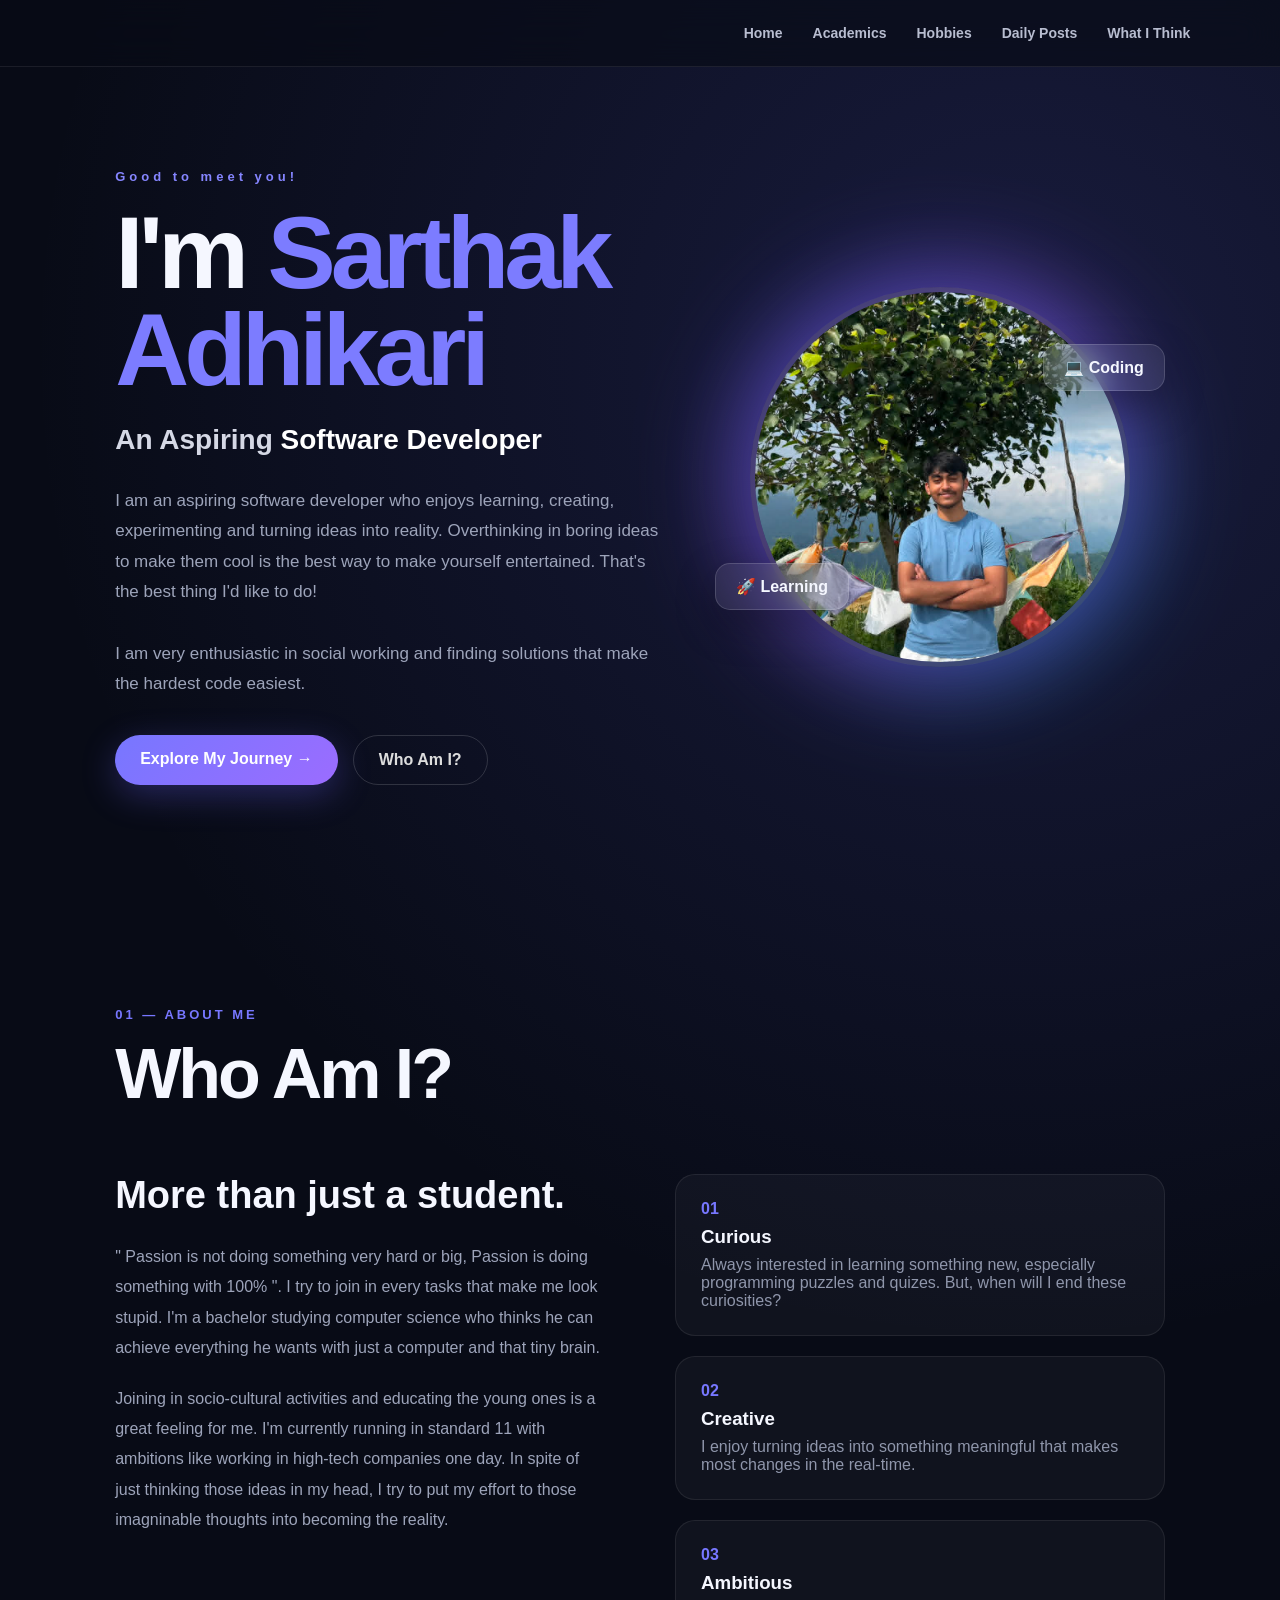
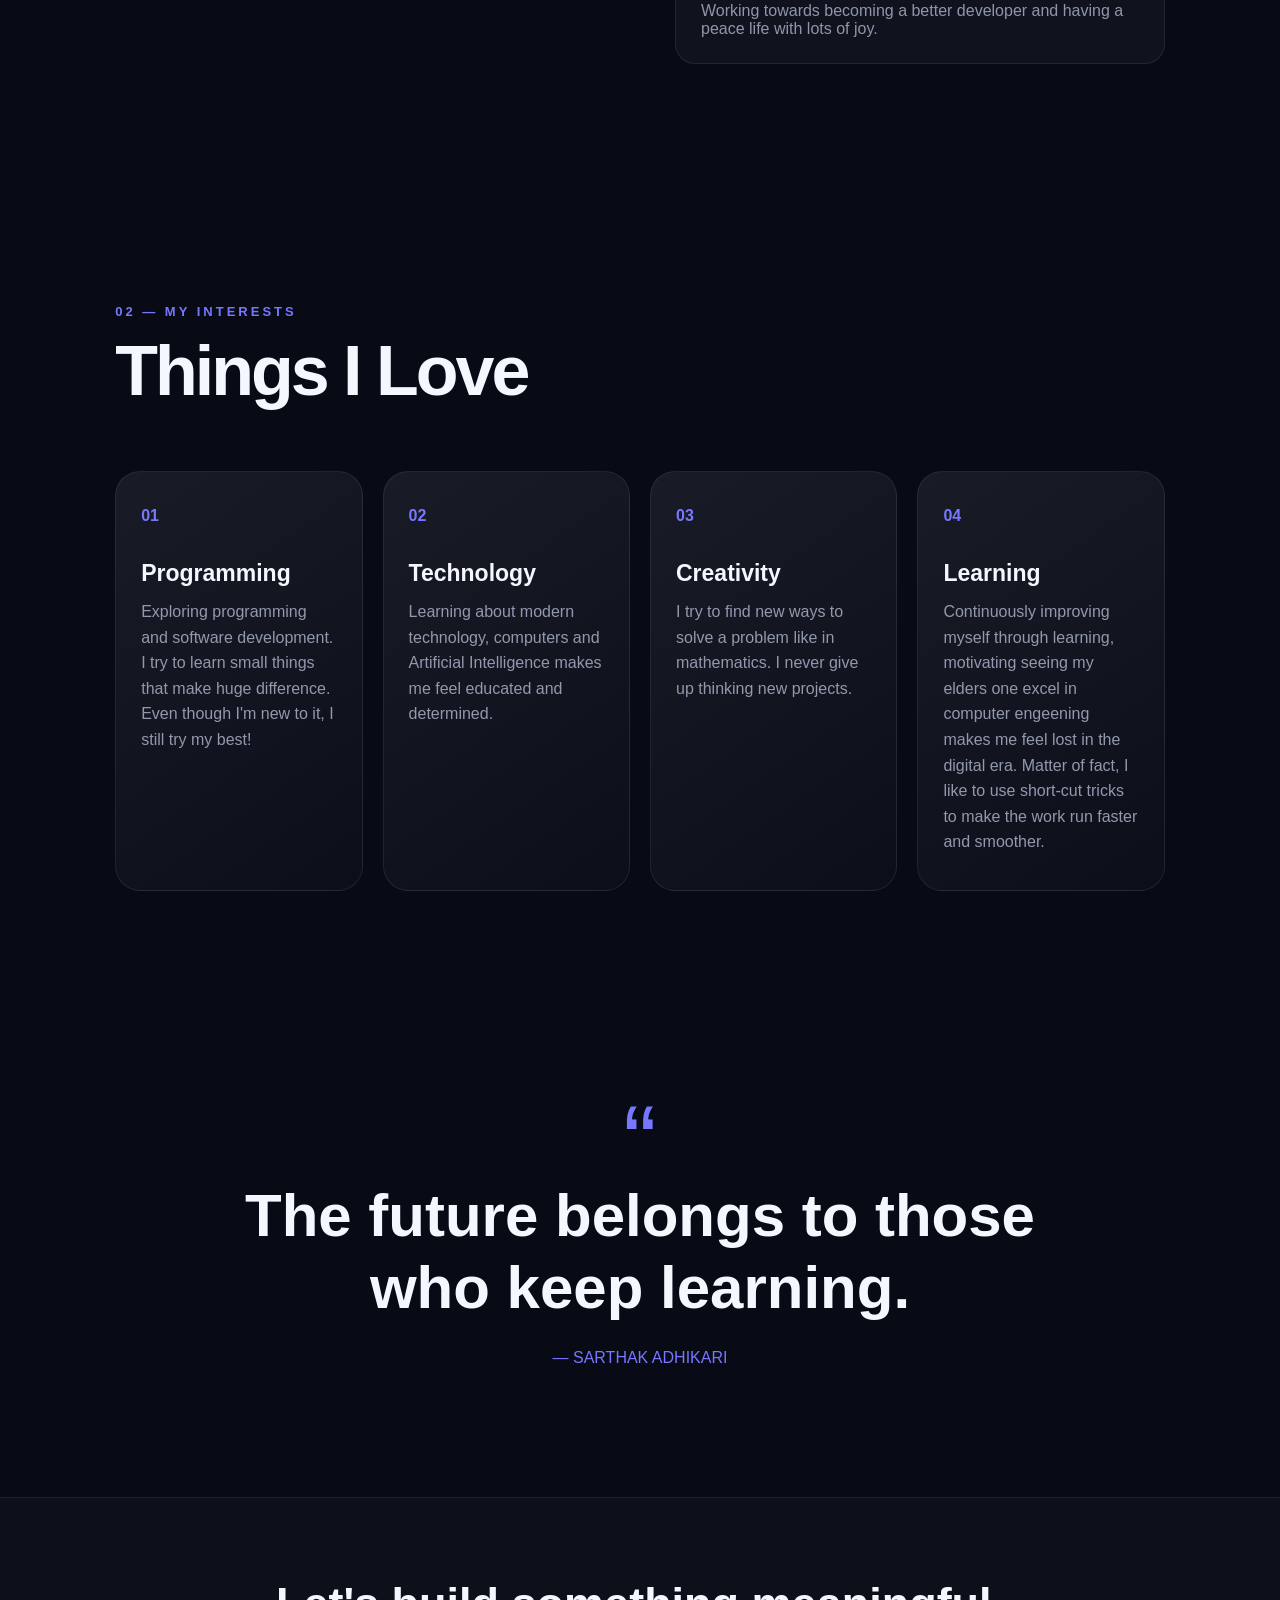
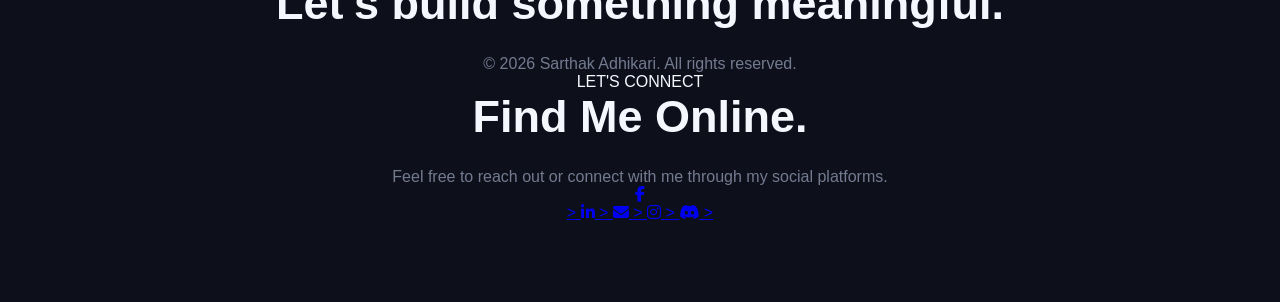
==== index.html @ d454f95e "again" ====
<!DOCTYPE html>
<html lang="en">
<head>

    <meta charset="UTF-8">

    <meta name="viewport"
          content="width=device-width, initial-scale=1.0">

    <link rel="stylesheet" href="style.css">
    <link rel="icon" type="image/png" href="logo.png">
    <link
        rel="stylesheet"
        href="https://cdnjs.cloudflare.com/ajax/libs/font-awesome/6.5.2/css/all.min.css"
    >


</head>

<body>

    <!-- Wave transition -->
    <div class="page-transition">
        <div class="wave wave1"></div>
        <div class="wave wave2"></div>
        <div class="wave wave3"></div>
    </div>

    <!-- Navigation -->
    <header class="navbar">

        <div class="logo">
            
        </div>

        <nav>
            <a href="index.html">Home</a>
            <a href="academics.html">Academics</a>
            <a href="hobbies.html">Hobbies</a>
            <a href="posts.html">Daily Posts</a>
            <a href="thoughts.html">What I Think</a> 
        </nav>

    </header>


    <!-- Hero Section -->
    <main>

        <section class="hero">

            <div class="hero-content">

                <p class="small-title">
                    Good to meet you! 
                </p>

                <!-- Replace YOUR NAME -->
                <h1>
                    I'm <span>Sarthak Adhikari</span>
                </h1>

                <h2>
                    An Aspiring <strong>Software Developer</strong>
                </h2>

                <p class="hero-description">

                    <!-- WRITE YOUR INTRODUCTION HERE -->

                    I am an aspiring software developer who enjoys learning,
                    creating, experimenting and turning ideas into reality. Overthinking in boring ideas to make them cool is the best way to make yourself
                    entertained. That's the best thing I'd like to do!

                    <br><br>

                    <!-- ADD MORE ABOUT YOURSELF HERE -->

                    I am very enthusiastic in social working and finding solutions that make the hardest code easiest.

                </p>

                <div class="hero-buttons">

                    <a href="academics.html" class="primary-btn">
                        Explore My Journey →
                    </a>

                    <a href="#about" class="secondary-btn">
                        Who Am I?
                    </a>

                </div>

            </div>


            <!-- Profile photo -->
            <div class="profile-container">

                <div class="profile-glow"></div>

                <img
                    src="image_profile.jpeg"
                    alt="My Profile Photo"
                    class="profile-image"
                >

                <div class="floating-card card-one">
                    💻 Coding
                </div>

                <div class="floating-card card-two">
                    🚀 Learning
                </div>

            </div>

        </section>


        <!-- About -->
        <section id="about" class="about-section">

            <div class="section-heading">
                <p>01 — ABOUT ME</p>
                <h2>Who Am I?</h2>
            </div>

            <div class="about-grid">

                <div class="about-text">

                    <h3>
                        More than just a student.
                    </h3>

                    <!-- WRITE ABOUT YOURSELF HERE -->

                    <p>
                        " Passion is not doing something very hard or big, Passion is doing something with 100% ". I try to join in every tasks that make me look stupid. I'm a bachelor studying computer science who thinks he can
                        achieve everything he wants with just a computer and that tiny brain.
                    </p>

                    <p>
                        Joining in socio-cultural activities and educating the young ones is a great feeling for me. I'm currently running in standard 11 with ambitions like working in high-tech companies one day.
                        In spite of just thinking those ideas in my head, I try to put my effort to those imagninable thoughts into becoming the reality.

                    </p>

                </div>


                <div class="about-box">

                    <div>
                        <span>01</span>
                        <h3>Curious</h3>
                        <p>
                            Always interested in learning something new, especially programming puzzles and quizes. But, when will I end these curiosities?
                        </p>
                    </div>

                    <div>
                        <span>02</span>
                        <h3>Creative</h3>
                        <p>
                            I enjoy turning ideas into something meaningful that makes most changes in the real-time.
                        </p>
                    </div>

                    <div>
                        <span>03</span>
                        <h3>Ambitious</h3>
                        <p>
                            Working towards becoming a better developer and having a peace life with lots of joy. 
                        </p>
                    </div>

                </div>

            </div>

        </section>


        <!-- Skills -->
        <section class="skills-section">

            <div class="section-heading">
                <p>02 — MY INTERESTS</p>
                <h2>Things I Love</h2>
            </div>

            <div class="interest-grid">

                <div class="interest-card">
                    <span>01</span>
                    <h3>Programming</h3>
                    <p>
                        Exploring programming and software development. I try to learn small things that make huge difference. Even though I'm new to it, I still try my best!
                    </p>
                </div>

                <div class="interest-card">
                    <span>02</span>
                    <h3>Technology</h3>
                    <p>
                        Learning about modern technology, computers and Artificial Intelligence makes me feel educated and determined.
                    </p>
                </div>

                <div class="interest-card">
                    <span>03</span>
                    <h3>Creativity</h3>
                    <p>
                        I try to find new ways to solve a problem like in mathematics. I never give up thinking new projects.
                    </p>
                </div>

                <div class="interest-card">
                    <span>04</span>
                    <h3>Learning</h3>
                    <p>
                        Continuously improving myself through learning, motivating seeing my elders one excel in computer engeening makes me feel lost in the digital era.
                        Matter of fact, I like to use short-cut tricks to make the work run faster and smoother.
                    </p>
                </div>

            </div>

        </section>


        <!-- Quote -->
        <section class="quote-section">

            <div class="quote">

                <span>“</span>

                <h2>
                    The future belongs to those who keep learning.
                </h2>

                <p>
                    — SARTHAK ADHIKARI
                </p>

            </div>

        </section>

    </main>


    <!-- Footer -->
    <footer>

        <h2>Let's build something meaningful.</h2>

        <p>
            © 2026 Sarthak Adhikari. All rights reserved.
        </p>
<!-- =========================================
     SOCIAL MEDIA SECTION
========================================= -->

<section class="social-media">

    <div class="social-heading">

        <span class="social-small-title">
            LET'S CONNECT
        </span>

        <h2>
            Find Me <span>Online.</span>
        </h2>

        <p>
            Feel free to reach out or connect with me
            through my social platforms.
        </p>

    </div>


    <div class="social-container">


        <!-- FACEBOOK -->

        <a
            href="https://www.facebook.com/sarthak.adhikari.750531"
            target="_blank"
            rel="noopener noreferrer"
            class="social-item facebook"
        

            <div class="social-icon">

                <i class="fa-brands fa-facebook-f"></i>

            </div>>

            

            

        </a>



        <!-- LINKEDIN -->

        <a
            href="https://www.linkedin.com/in/sarthak-adhikari-9815262a2/"
            target="_blank"
            rel="noopener noreferrer"
            class="social-item linkedin"
        

            <div class="social-icon">

                <i class="fa-brands fa-linkedin-in"></i>

            </div>>

            

          

        </a>



        <!-- EMAIL -->

        <a
            href="mailto:mysarthakadhikari@gmail.com"
            class="social-item email"
        

            <div class="social-icon">

                <i class="fa-solid fa-envelope"></i>

            </div>>


           

        </a>
 <!-- INSTAGRAM -->

        <a
            href="https://www.instagram.com/amezingbird/"
            target="_blank"
            rel="noopener noreferrer"
            class="social-item instagram"
        

            <div class="social-icon">

                <i class="fa-brands fa-instagram"></i>

            </div>>

            

            

        </a>


        <!-- DISCORD -->

        <a
            href="https://discord.com/channels/914775483571376140"
            target="_blank"
            rel="noopener noreferrer"
            class="social-item discord"
        

            <div class="social-icon">

                <i class="fa-brands fa-discord"></i>

            </div>>

            

            

        </a>


    </div>

</section>



    </footer>


    <script src="script.js"></script>

</body>
</html>
---- style.css ----
* {
    margin: 0;
    padding: 0;
    box-sizing: border-box;
}

html {
    scroll-behavior: smooth;
}

body {

    font-family:
        "Inter",
        "Segoe UI",
        Arial,
        sans-serif;

    background:
        radial-gradient(
            circle at 80% 10%,
            rgba(99, 102, 241, 0.18),
            transparent 30%
        ),
        #080b16;

    color: #f5f7ff;

    overflow-x: hidden;

}


/* =========================================
   NAVIGATION
========================================= */

.navbar {

    width: 100%;

    padding:
        25px
        7%;

    display: flex;

    justify-content: space-between;

    align-items: center;

    position: relative;

    z-index: 100;

    background:
        rgba(8, 11, 22, 0.65);

    backdrop-filter:
        blur(18px);

    border-bottom:
        1px solid rgba(255,255,255,0.08);

}


.logo {

    font-size: 20px;

    font-weight: 800;

    letter-spacing: 2px;

}

.logo span {

    color: #7c7cff;

}


nav {

    display: flex;

    gap: 30px;

}


nav a {

    text-decoration: none;

    color: #b8bdd0;

    font-size: 14px;

    font-weight: 600;

    transition:
        0.3s ease;

    position: relative;

}


nav a::after {

    content: "";

    position: absolute;

    left: 0;

    bottom: -8px;

    width: 0;

    height: 2px;

    background: #7c7cff;

    transition: 0.3s;

}


nav a:hover {

    color: white;

}


nav a:hover::after {

    width: 100%;

}


/* =========================================
   HERO
========================================= */

.hero {

    min-height:
        calc(100vh - 80px);

    padding:
        80px 9%;

    display: grid;

    grid-template-columns:
        1.1fr
        0.9fr;

    align-items: center;

    gap: 50px;

}


.small-title {

    color: #8585ff;

    font-weight: 700;

    letter-spacing: 4px;

    font-size: 13px;

    margin-bottom: 20px;

}


.hero h1 {

    font-size:
        clamp(55px, 8vw, 105px);

    line-height: 0.95;

    letter-spacing: -5px;

    margin-bottom: 25px;

}


.hero h1 span {

    color: #7c7cff;

}


.hero h2 {

    font-size: 28px;

    color: #d5d8e5;

    margin-bottom: 30px;

}


.hero h2 strong {

    color: white;

}


.hero-description {

    max-width: 650px;

    color: #9da4ba;

    line-height: 1.8;

    font-size: 17px;

}


.hero-buttons {

    display: flex;

    gap: 15px;

    margin-top: 35px;

}


.primary-btn,
.secondary-btn {

    padding:
        15px
        25px;

    border-radius: 50px;

    text-decoration: none;

    font-weight: 700;

    transition:
        0.3s;

}


.primary-btn {

    background:
        linear-gradient(
            135deg,
            #7777ff,
            #9b6cff
        );

    color: white;

    box-shadow:
        0 10px 35px
        rgba(110,100,255,0.3);

}


.primary-btn:hover {

    transform:
        translateY(-5px);

    box-shadow:
        0 15px 40px
        rgba(110,100,255,0.5);

}


.secondary-btn {

    border:
        1px solid rgba(255,255,255,0.15);

    color: #ddd;

}


.secondary-btn:hover {

    background:
        rgba(255,255,255,0.08);

}


/* =========================================
   PROFILE PHOTO
========================================= */

.profile-container {

    position: relative;

    display: flex;

    justify-content: center;

    align-items: center;

}


.profile-image {

    width:
        min(380px, 75vw);

    height:
        min(380px, 75vw);

    object-fit: cover;

    border-radius: 50%;

    border:
        5px solid rgba(255,255,255,0.1);

    position: relative;

    z-index: 3;

    box-shadow:
        0 0 80px
        rgba(110,100,255,0.35);

}


.profile-glow {

    position: absolute;

    width: 420px;

    height: 420px;

    border-radius: 50%;

    background:
        linear-gradient(
            135deg,
            #6767ff,
            #a65dff,
            #00d4ff
        );

    filter:
        blur(50px);

    opacity: 0.4;

    animation:
        pulse 4s infinite alternate;

}


@keyframes pulse {

    from {
        transform: scale(0.9);
    }

    to {
        transform: scale(1.1);
    }

}


/* =========================================
   FLOATING CARDS
========================================= */

.floating-card {

    position: absolute;

    padding:
        13px 20px;

    border-radius:
        15px;

    background:
        rgba(255,255,255,0.08);

    border:
        1px solid rgba(255,255,255,0.15);

    backdrop-filter:
        blur(15px);

    z-index: 5;

    font-weight: 600;

    box-shadow:
        0 15px 40px
        rgba(0,0,0,0.3);

}


.card-one {

    top: 15%;

    right: 0;

    animation:
        floating 4s infinite ease-in-out;

}


.card-two {

    bottom: 15%;

    left: 0;

    animation:
        floating 5s infinite ease-in-out reverse;

}


@keyframes floating {

    0%, 100% {
        transform: translateY(0);
    }

    50% {
        transform: translateY(-15px);
    }

}


/* =========================================
   SECTION
========================================= */

.about-section,
.skills-section {

    padding:
        120px 9%;

}


.section-heading {

    margin-bottom:
        60px;

}


.section-heading p {

    color:
        #7777ff;

    font-size:
        13px;

    letter-spacing:
        3px;

    font-weight:
        700;

    margin-bottom:
        12px;

}


.section-heading h2 {

    font-size:
        clamp(40px, 6vw, 70px);

    letter-spacing:
        -3px;

}


/* =========================================
   ABOUT
========================================= */

.about-grid {

    display:
        grid;

    grid-template-columns:
        1fr 1fr;

    gap:
        70px;

}


.about-text h3 {

    font-size:
        38px;

    margin-bottom:
        25px;

}


.about-text p {

    color:
        #9da4ba;

    line-height:
        1.9;

    margin-bottom:
        20px;

}


.about-box {

    display:
        grid;

    gap:
        20px;

}


.about-box div {

    padding:
        25px;

    border:
        1px solid rgba(255,255,255,0.08);

    border-radius:
        20px;

    background:
        rgba(255,255,255,0.035);

    transition:
        0.3s;

}


.about-box div:hover {

    transform:
        translateX(10px);

    border-color:
        rgba(125,125,255,0.5);

}


.about-box span {

    color:
        #7777ff;

    font-weight:
        bold;

}


.about-box h3 {

    margin:
        8px 0;

}


.about-box p {

    color:
        #8f96ab;

}


/* =========================================
   INTEREST CARDS
========================================= */

.interest-grid {

    display:
        grid;

    grid-template-columns:
        repeat(4, 1fr);

    gap:
        20px;

}


.interest-card {

    padding:
        35px 25px;

    min-height:
        220px;

    border:
        1px solid rgba(255,255,255,0.08);

    border-radius:
        25px;

    background:
        linear-gradient(
            145deg,
            rgba(255,255,255,0.07),
            rgba(255,255,255,0.02)
        );

    transition:
        0.4s;

}


.interest-card:hover {

    transform:
        translateY(-10px);

    border-color:
        #7777ff;

}


.interest-card span {

    color:
        #7777ff;

    font-weight:
        bold;

}


.interest-card h3 {

    margin:
        35px 0 12px;

    font-size:
        23px;

}


.interest-card p {

    color:
        #9299ad;

    line-height:
        1.6;

}


/* =========================================
   QUOTE
========================================= */

.quote-section {

    padding:
        130px 10%;

    text-align:
        center;

}


.quote span {

    font-size:
        100px;

    color:
        #7777ff;

    line-height:
        0;

}


.quote h2 {

    font-size:
        clamp(30px, 5vw, 60px);

    max-width:
        900px;

    margin:
        auto;

    line-height:
        1.2;

}


.quote p {

    color:
        #7777ff;

    margin-top:
        25px;

}


/* =========================================
   INNER PAGE HERO
========================================= */

.page-hero {

    padding:
        130px 9% 90px;

    text-align:
        center;

}


.page-hero p:first-child {

    color:
        #7777ff;

    letter-spacing:
        3px;

    font-size:
        13px;

    font-weight:
        bold;

}


.page-hero h1 {

    font-size:
        clamp(50px, 8vw, 100px);

    letter-spacing:
        -5px;

    margin:
        20px 0;

}


.page-hero h1 span {

    color:
        #7777ff;

}


.page-hero p:last-child {

    color:
        #969db0;

    font-size:
        18px;

}


/* =========================================
   ACADEMICS
========================================= */

.academic-section {

    padding:
        0 9% 120px;

    max-width:
        1200px;

    margin:
        auto;

}


.academic-card {

    padding:
        45px;

    margin-bottom:
        25px;

    border-radius:
        25px;

    background:
        rgba(255,255,255,0.04);

    border:
        1px solid rgba(255,255,255,0.08);

    position:
        relative;

    overflow:
        hidden;

}


.academic-card::before {

    content:
        "";

    position:
        absolute;

    left:
        0;

    top:
        0;

    width:
        4px;

    height:
        100%;

    background:
        linear-gradient(
            #7777ff,
            #bb66ff
        );

}


.number {

    color:
        #7777ff;

    font-weight:
        bold;

}


.academic-card h2 {

    font-size:
        32px;

    margin:
        15px 0;

}


.institution {

    color:
        #a5a9ff;

    font-weight:
        700;

}


.academic-info {

    display:
        grid;

    grid-template-columns:
        repeat(3,1fr);

    margin:
        35px 0;

    gap:
        20px;

}


.academic-info div {

    padding:
        20px;

    background:
        rgba(255,255,255,0.04);

    border-radius:
        15px;

}


.academic-info small {

    display:
        block;

    color:
        #777f96;

    margin-bottom:
        8px;

}


.academic-info strong {

    font-size:
        20px;

}


.description {

    color:
        #9ba2b5;

    line-height:
        1.8;

}


.achievement-list {

    list-style:
        none;

    margin-top:
        30px;

}


.achievement-list li {

    padding:
        18px 0;

    border-bottom:
        1px solid rgba(255,255,255,0.08);

    color:
        #b5bbca;

}


/* =========================================
   HOBBIES
========================================= */

.hobby-grid {

    max-width:
        1200px;

    margin:
        auto;

    padding:
        0 9% 120px;

    display:
        grid;

    grid-template-columns:
        repeat(3, 1fr);

    gap:
        20px;

}


.hobby-card {

    padding:
        40px;

    min-height:
        300px;

    border-radius:
        25px;

    background:
        rgba(255,255,255,0.04);

    border:
        1px solid rgba(255,255,255,0.08);

    transition:
        0.4s;

}


.hobby-card:hover {

    transform:
        translateY(-12px)
        rotateX(3deg);

    border-color:
        #7777ff;

    box-shadow:
        0 20px 50px
        rgba(0,0,0,0.25);

}


.hobby-icon {

    font-size:
        45px;

    margin-bottom:
        30px;

}


.hobby-card h2 {

    margin-bottom:
        15px;

}


.hobby-card p {

    color:
        #949bae;

    line-height:
        1.8;

}


/* =========================================
   POSTS
========================================= */

.posts-section {

    max-width:
        1000px;

    margin:
        auto;

    padding:
        0 9% 120px;

}


.post {

    display:
        grid;

    grid-template-columns:
        100px 1fr;

    gap:
        40px;

    padding:
        45px 0;

    border-bottom:
        1px solid rgba(255,255,255,0.1);

}


.post-date {

    display:
        flex;

    flex-direction:
        column;

    align-items:
        center;

    justify-content:
        center;

    height:
        100px;

    border:
        1px solid rgba(255,255,255,0.1);

    border-radius:
        20px;

    background:
        rgba(255,255,255,0.04);

}


.post-date span {

    font-size:
        10px;

    color:
        #7777ff;

}


.post-date strong {

    font-size:
        35px;

}


.post-category {

    color:
        #7777ff;

    font-size:
        12px;

    font-weight:
        bold;

    letter-spacing:
        2px;

}


.post h2 {

    font-size:
        32px;

    margin:
        12px 0 15px;

}


.post p:last-child {

    color:
        #969daf;

    line-height:
        1.8;

}


/* =========================================
   THOUGHTS
========================================= */

.thought-section {

    max-width:
        1000px;

    margin:
        auto;

    padding:
        0 9% 120px;

}


.thought-card {

    padding:
        45px 0;

    border-bottom:
        1px solid rgba(255,255,255,0.1);

}


.thought-number {

    color:
        #7777ff;

    font-weight:
        bold;

}


.thought-card h2 {

    font-size:
        38px;

    margin:
        15px 0;

}


.thought-card p {

    color:
        #9aa1b4;

    line-height:
        1.9;

    max-width:
        800px;

}


/* =========================================
   FOOTER
========================================= */

footer {

    padding:
        80px 9%;

    text-align:
        center;

    border-top:
        1px solid rgba(255,255,255,0.08);

    background:
        rgba(255,255,255,0.02);

}


footer h2 {

    font-size:
        clamp(25px,4vw,45px);

    margin-bottom:
        25px;

}


footer p {

    color:
        #747b90;

}


/* =========================================
   WAVE PAGE TRANSITION
========================================= */

.page-transition {

    position:
        fixed;

    inset:
        0;

    z-index:
        9999;

    pointer-events:
        none;

    overflow:
        hidden;

}


.wave {

    position:
        absolute;

    width:
        120%;

    height:
        120%;

    left:
        -10%;

    top:
        100%;

    border-radius:
        45% 55% 0 0;

    transform:
        rotate(-5deg);

}


.wave1 {

    background:
        #7777ff;

    animation:
        waveIn 1s ease forwards;

}


.wave2 {

    background:
        #8d63ff;

    animation:
        waveIn 1.2s
        0.05s ease forwards;

}


.wave3 {

    background:
        #0b0e1b;

    animation:
        waveIn 1.4s
        0.1s ease forwards;

}


@keyframes waveIn {

    0% {

        top:
            100%;

        border-radius:
            50% 50% 0 0;

    }

    50% {

        top:
            30%;

    }

    100% {

        top:
            100%;

    }

}


/* =========================================
   RESPONSIVE
========================================= */

@media (max-width: 900px) {

    .navbar {

        flex-direction:
            column;

        gap:
            20px;

    }


    nav {

        flex-wrap:
            wrap;

        justify-content:
            center;

        gap:
            15px;

    }


    .hero {

        grid-template-columns:
            1fr;

        text-align:
            center;

    }


    .hero-description {

        margin:
            auto;

    }


    .hero-buttons {

        justify-content:
            center;

    }


    .profile-container {

        order:
            -1;

    }


    .about-grid {

        grid-template-columns:
            1fr;

    }


    .interest-grid {

        grid-template-columns:
            repeat(2, 1fr);

    }


    .hobby-grid {

        grid-template-columns:
            repeat(2, 1fr);

    }

}


@media (max-width: 600px) {

    .hero {

        padding:
            70px 6%;

    }


    .hero h1 {

        font-size:
            60px;

        letter-spacing:
            -3px;

    }


    .hero h2 {

        font-size:
            22px;

    }


    .hero-buttons {

        flex-direction:
            column;

    }


    .interest-grid,
    .hobby-grid {

        grid-template-columns:
            1fr;

    }


    .academic-info {

        grid-template-columns:
            1fr;

    }


    .post {

        grid-template-columns:
            1fr;

    }


    .post-date {

        width:
            100px;

    }


    .page-hero {

        padding:
            90px 6% 60px;

    }


    .page-hero h1 {

        font-size:
            55px;

    }
/* =========================================
   SOCIAL MEDIA SECTION
========================================= */

.social-media {

    width: 100%;

    padding: 110px 7% 120px;

    box-sizing: border-box;

    text-align: center;

}


/* =========================================
   SOCIAL HEADING
========================================= */

.social-heading {

    max-width: 700px;

    margin: 0 auto 65px;

}


.social-small-title {

    display: block;

    margin-bottom: 18px;

    color: #7777ff;

    font-size: 30px;

    font-weight: 700;

    letter-spacing: 3px;

}


.social-heading h2 {

    margin: 0 0 20px;

    color: #ffffff;

    font-size: clamp(45px, 6vw, 72px);

    line-height: 1;

    letter-spacing: -3px;

}


.social-heading h2 span {

    color: #7777ff;

}


.social-heading p {

    margin: 0 auto;

    max-width: 600px;

    color: #9da4ba;

    font-size: 30px;

    line-height: 1.8;

}


/* =========================================
   SOCIAL CONTAINER
========================================= */

.social-container {

    width: 100%;

    max-width: 1050px;

    margin: 0 auto;

    flex-direction: row;

    display: flex;

    justify-content: space-between;

    align-items: flex-start;

    gap: 50px;

}


/* =========================================
   INDIVIDUAL SOCIAL ITEM
========================================= */

.social-item {

    width: 150px;

    min-width: 150px;

    display:flex;

    align-items: flex-start;

    flex-direction:row;

    align-items: center;

    text-align: center;

    text-decoration: none;

    color: #ffffff;

}


/* =========================================
   SOCIAL ICON
========================================= */

.social-icon {

    width: 100px;

    height: 100px;

    display: flex;

    align-items: flex-start;

    flex-direction: row;


    flex-wrap: wrap;
    
    justify-content: center;

    margin-bottom: 20px;

    border-radius: 22px;

    font-size: 40px;

    background: rgba(255, 255, 255, 0.055);

    border: 1px solid rgba(255, 255, 255, 0.10);

    box-shadow:
        0 12px 30px rgba(0, 0, 0, 0.20);

    transition:
        transform 0.35s ease,
        box-shadow 0.35s ease,
        background 0.35s ease;

}


/* =========================================
   SOCIAL NAME
========================================= */

.social-item h3 {

    margin: 0 0 7px;

    color: #f4f5fa;

    font-size: 40px;

    font-weight: 600;

}


/* =========================================
   USERNAME / EMAIL
========================================= */

.social-item p {

    margin: 0;

    color: #858ca0;

    font-size: 40px;

    line-height: 1.5;

    word-break: break-word;

}


/* =========================================
   FACEBOOK
========================================= */

.facebook .social-icon {

    color: #1877F2;

}


.facebook:hover .social-icon {

    background: #1877F2;

    color: #ffffff;

    transform: translateY(-8px);

    box-shadow:
        0 18px 40px rgba(24, 119, 242, 0.35);

}


/* =========================================
   INSTAGRAM
========================================= */

.instagram .social-icon {

    color: #E4405F;

}


.instagram:hover .social-icon {

    background:
        linear-gradient(
            135deg,
            #833AB4,
            #E4405F,
            #FCAF45
        );

    color: #ffffff;

    transform: translateY(-8px);

    box-shadow:
        0 18px 40px rgba(228, 64, 95, 0.35);

}


/* =========================================
   LINKEDIN
========================================= */

.linkedin .social-icon {

    color: #0A66C2;

}


.linkedin:hover .social-icon {

    background: #0A66C2;

    color: #ffffff;

    transform: translateY(-8px);

    box-shadow:
        0 18px 40px rgba(10, 102, 194, 0.35);

}


/* =========================================
   EMAIL
========================================= */

.email .social-icon {

    color: #EA4335;

}


.email:hover .social-icon {

    background: #EA4335;

    color: #ffffff;

    transform: translateY(-8px);

    box-shadow:
        0 18px 40px rgba(234, 67, 53, 0.35);

}


/* =========================================
   DISCORD
========================================= */

.discord .social-icon {

    color: #5865F2;

}


.discord:hover .social-icon {

    background: #5865F2;

    color: #ffffff;

    transform: translateY(-8px);

    box-shadow:
        0 18px 40px rgba(88, 101, 242, 0.35);

}


/* =========================================
   HOVER ON TEXT
========================================= */

.social-item:hover h3 {

    color: #ffffff;

}


.social-item:hover p {

    color: #b8bdcc;

}


/* =========================================
   TABLET
========================================= */

@media (max-width: 900px) {

    .social-container {

        justify-content: center;

        flex-wrap: wrap;

        gap: 55px 70px;

    }

}


/* =========================================
   MOBILE
========================================= */

@media (max-width: 600px) {

    .social-media {

        padding:
            80px 6% 90px;

    }


    .social-heading {

        margin-bottom: 50px;

    }


    .social-heading h2 {

        font-size: 48px;

        letter-spacing: -2px;

    }


    .social-container {

        display: grid;

        grid-template-columns:
            repeat(2, 1fr);

        gap: 45px 25px;

        justify-items: center;

    }


    .social-item {

        width: 130px;

        min-width: 130px;

    }


    .social-icon {

        width: 68px;

        height: 68px;

        font-size: 28px;

    }

}


/* =========================================
   SMALL MOBILE
========================================= */

@media (max-width: 380px) {

    .social-container {

        grid-template-columns:
            1fr 1fr;

        gap: 40px 10px;

    }


    .social-item {

        width: 120px;

        min-width: 120px;

    }

}
}
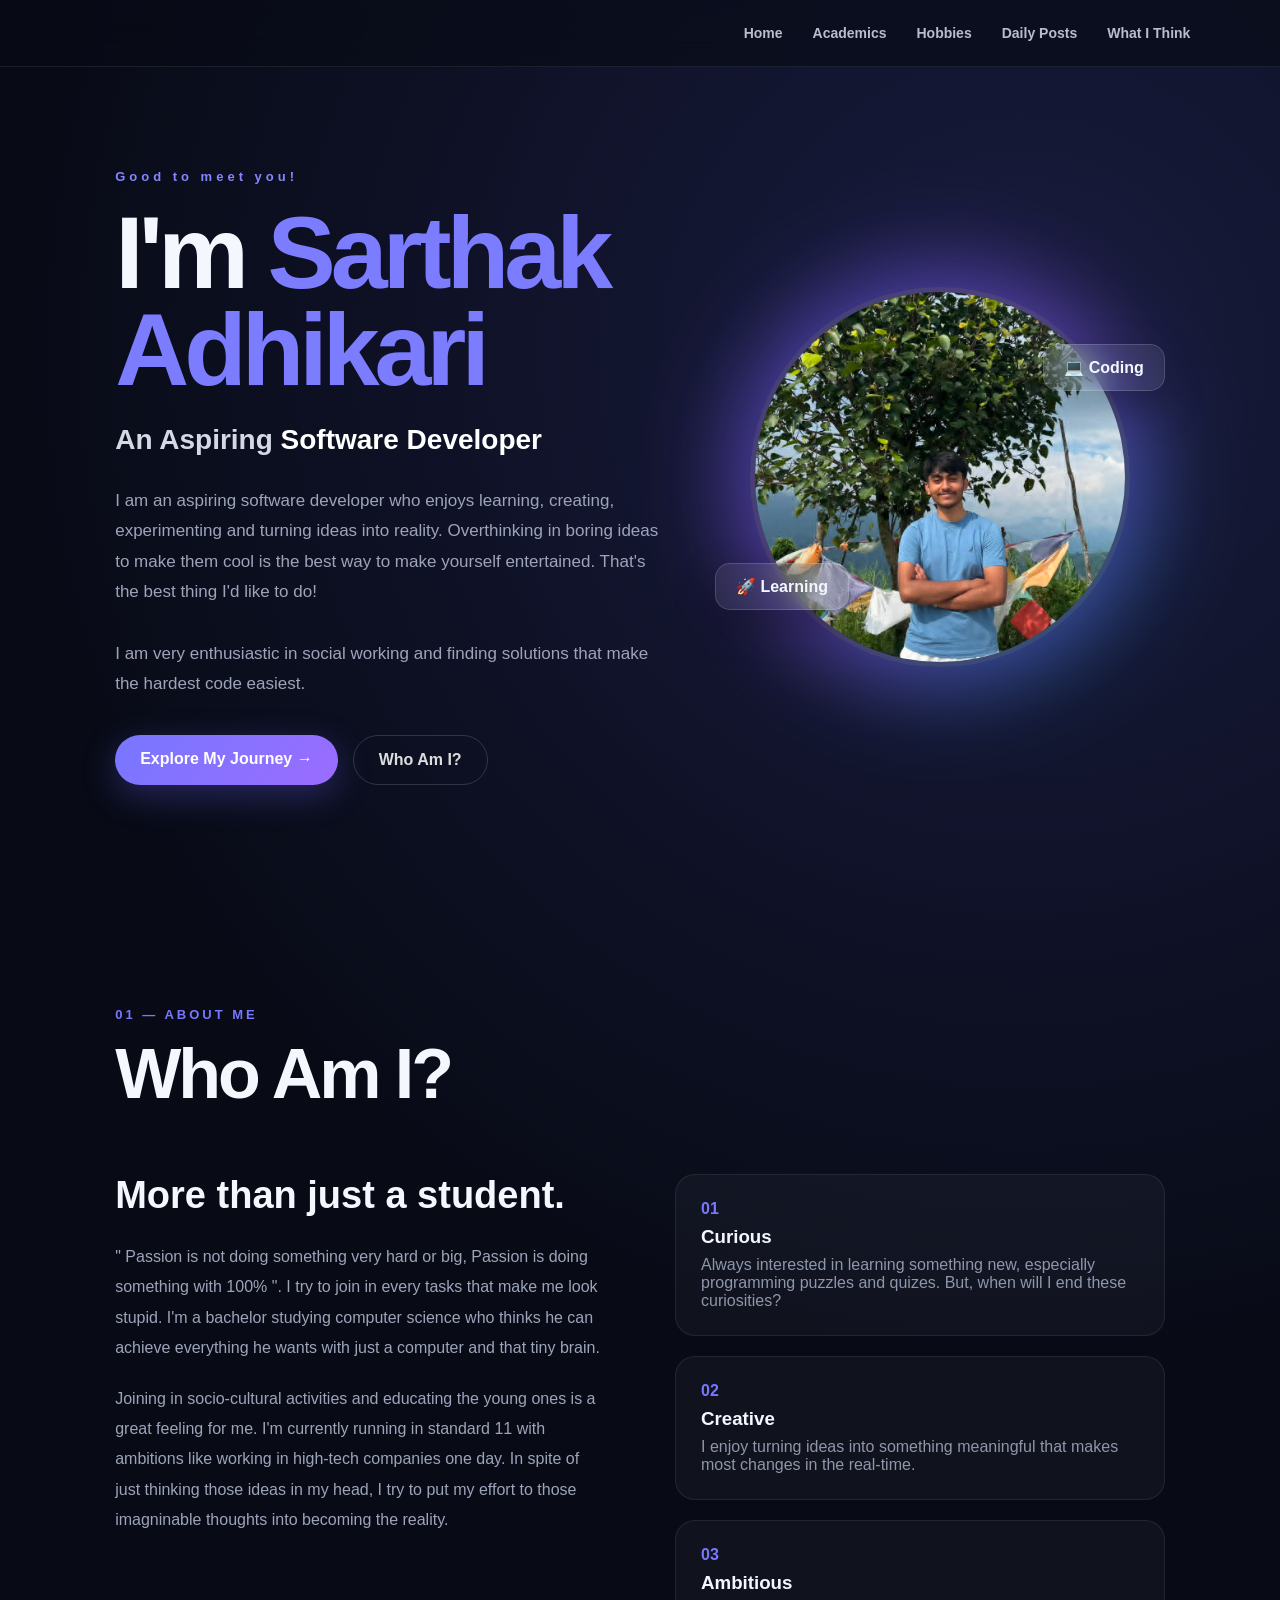
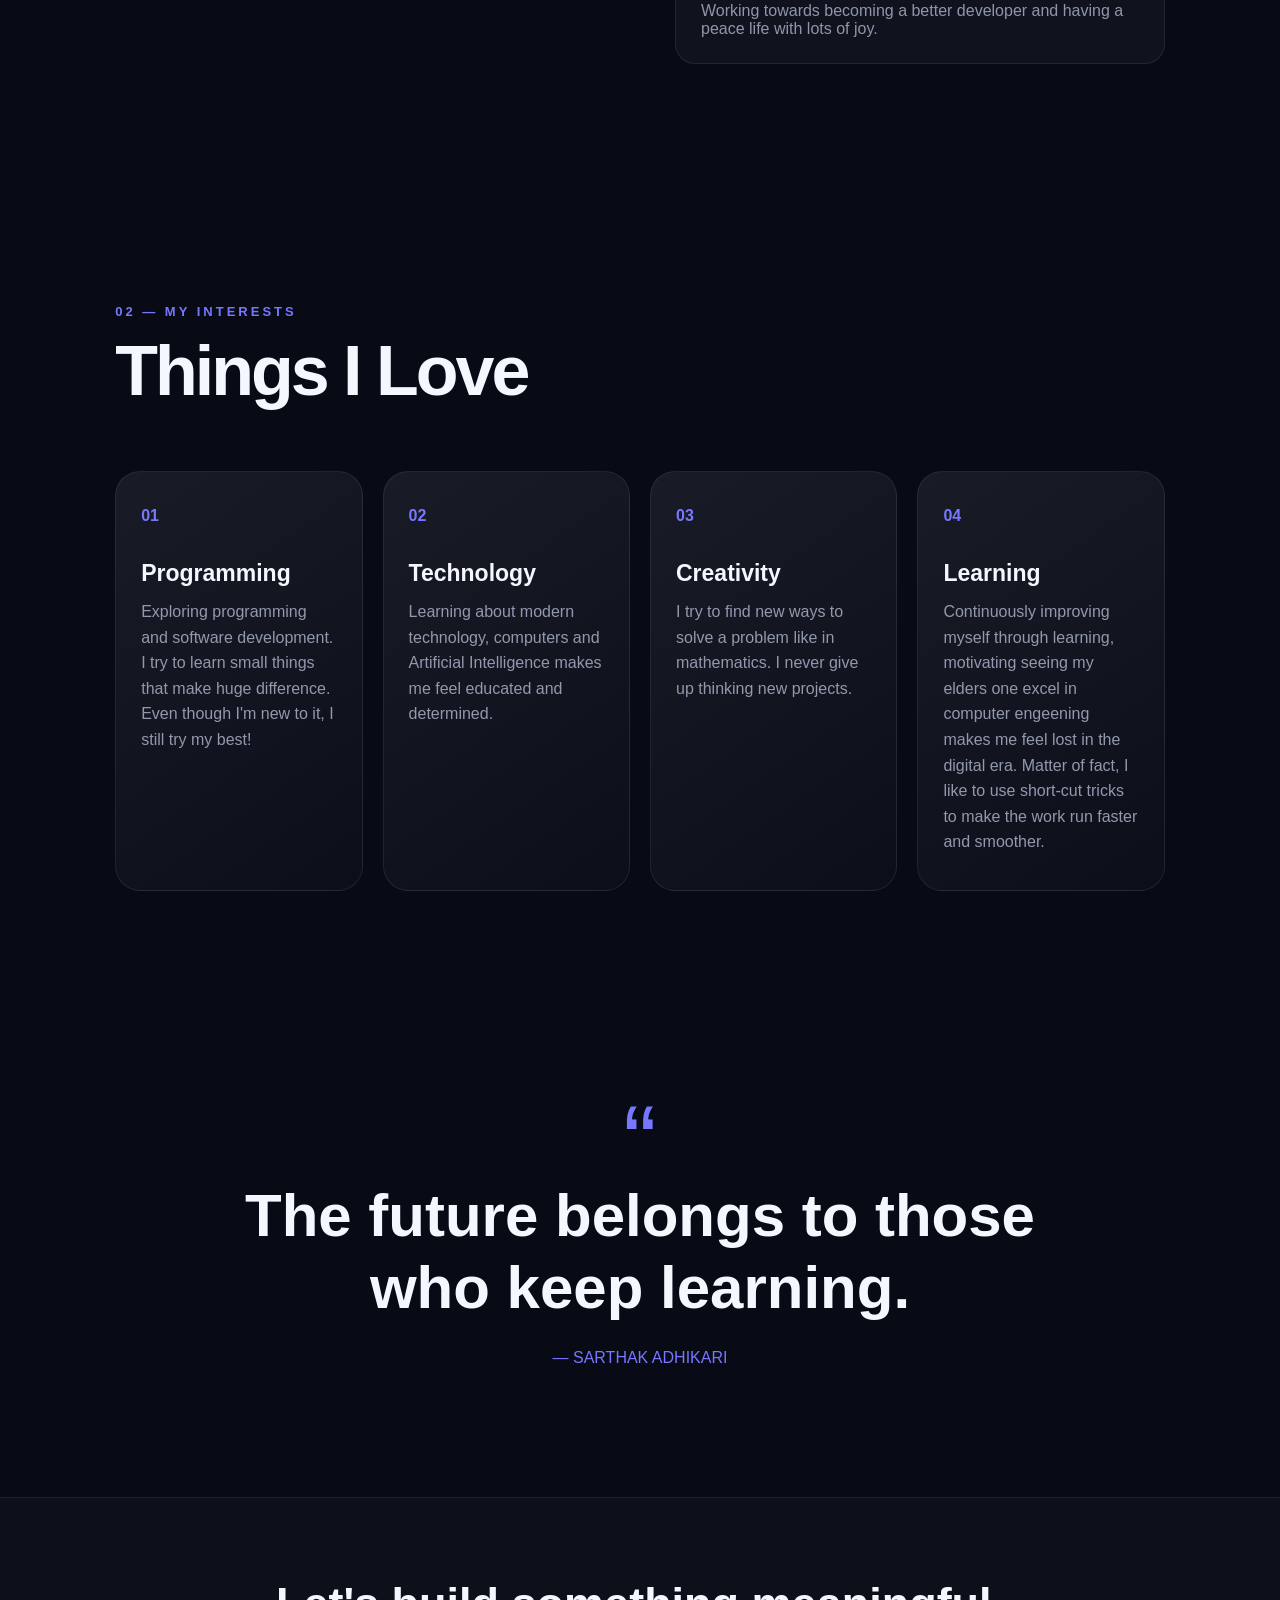
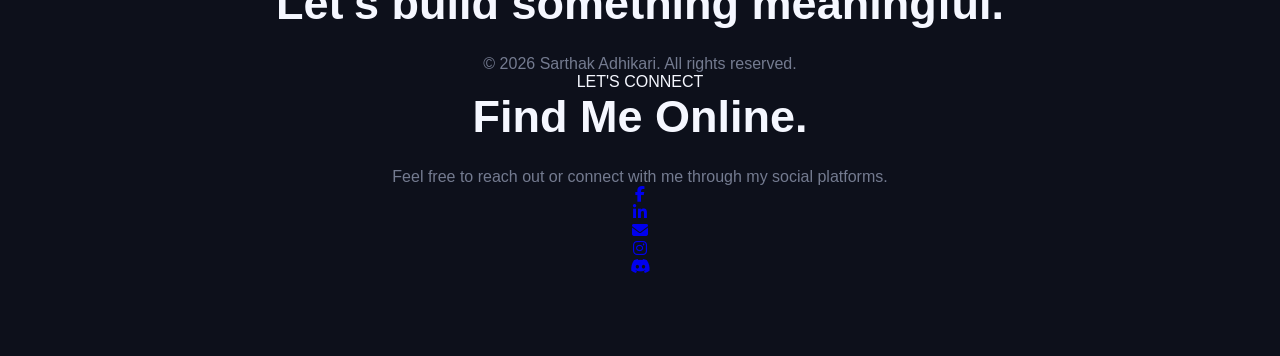
==== commit 0f0cd44b: "anchor tage" ====
--- a/index.html
+++ b/index.html
@@ -297,12 +297,12 @@
             rel="noopener noreferrer"
             class="social-item facebook"
         
-
+        >
             <div class="social-icon">
 
                 <i class="fa-brands fa-facebook-f"></i>
 
-            </div>>
+            </div>
 
             
 
@@ -319,13 +319,13 @@
             target="_blank"
             rel="noopener noreferrer"
             class="social-item linkedin"
-        
+        >
 
             <div class="social-icon">
 
                 <i class="fa-brands fa-linkedin-in"></i>
 
-            </div>>
+            </div>
 
             
 
@@ -340,13 +340,13 @@
         <a
             href="mailto:mysarthakadhikari@gmail.com"
             class="social-item email"
-        
+        >
 
             <div class="social-icon">
 
                 <i class="fa-solid fa-envelope"></i>
 
-            </div>>
+            </div>
 
 
            
@@ -360,12 +360,12 @@
             rel="noopener noreferrer"
             class="social-item instagram"
         
-
+>
             <div class="social-icon">
 
                 <i class="fa-brands fa-instagram"></i>
 
-            </div>>
+            </div>
 
             
 
@@ -381,14 +381,14 @@
             target="_blank"
             rel="noopener noreferrer"
             class="social-item discord"
-        
+        >
 
             <div class="social-icon">
 
                 <i class="fa-brands fa-discord"></i>
 
-            </div>>
-
+            </div>
+            
             
 
             
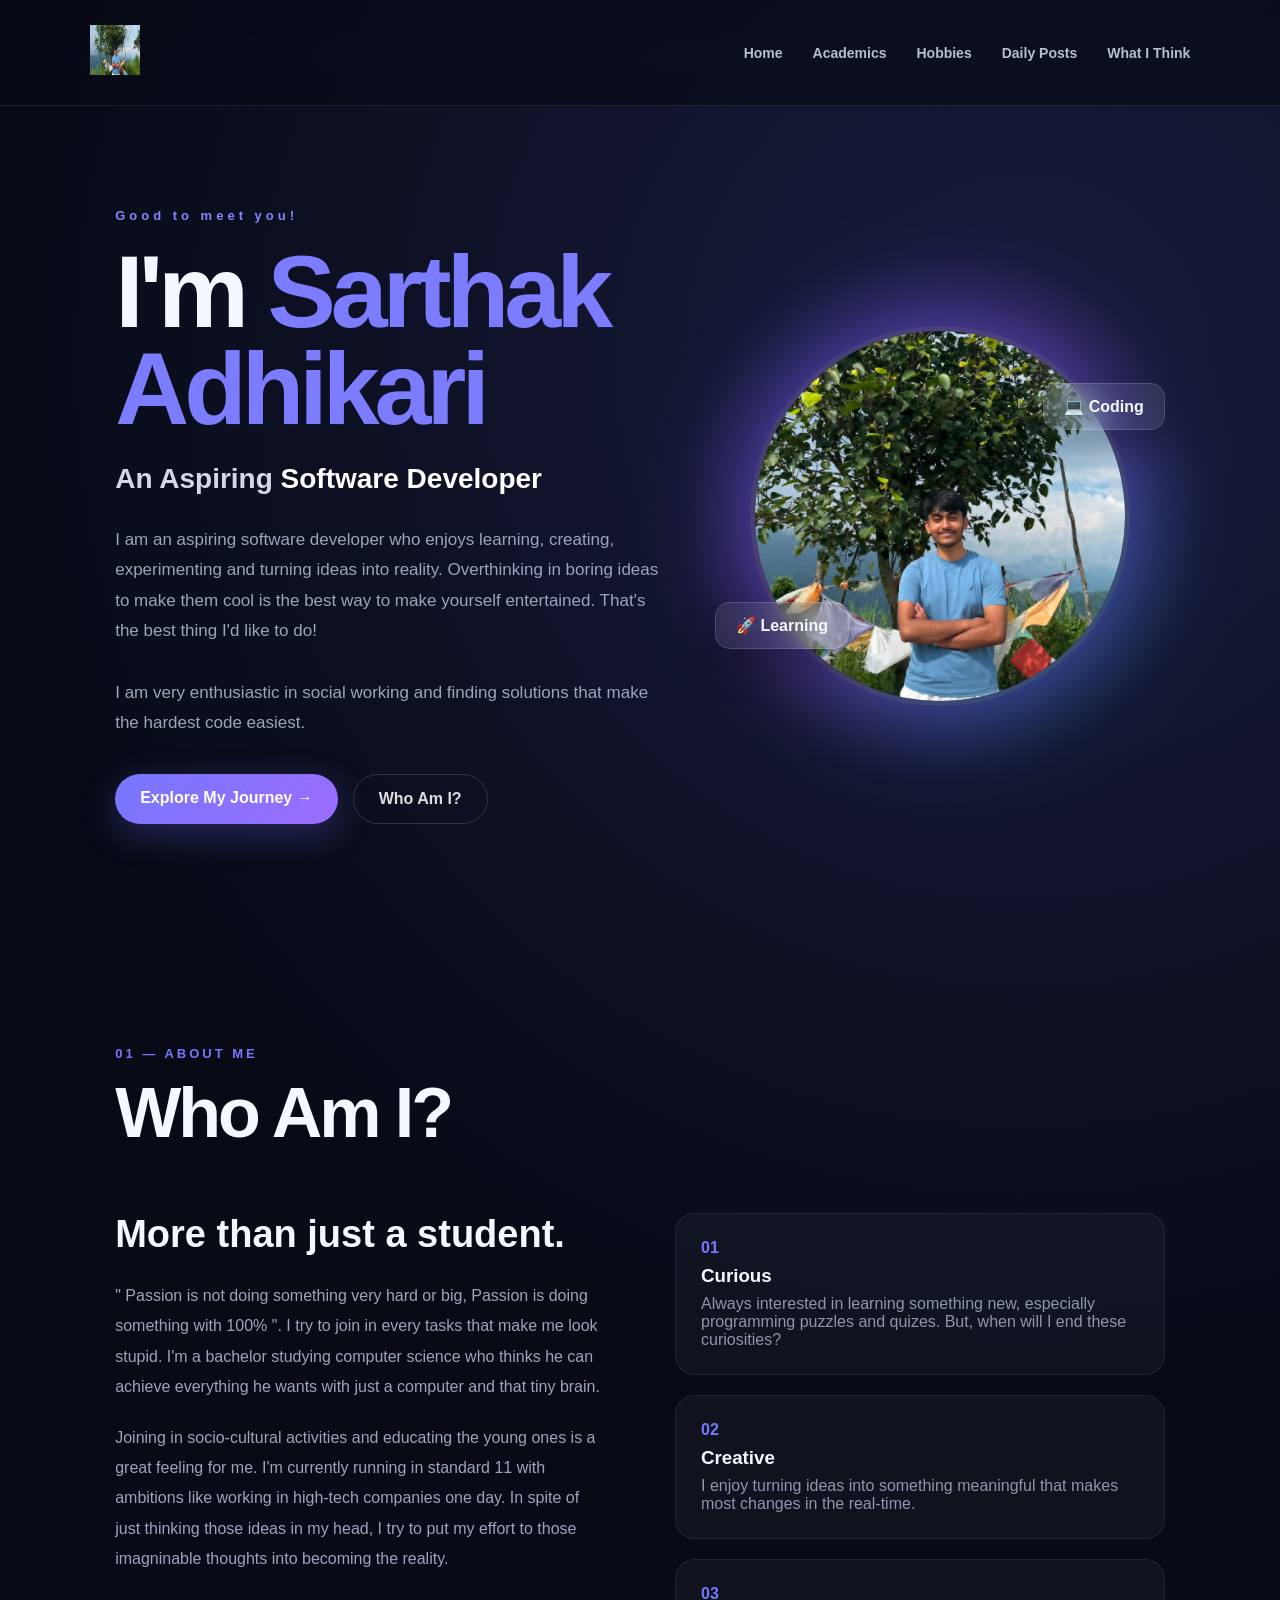
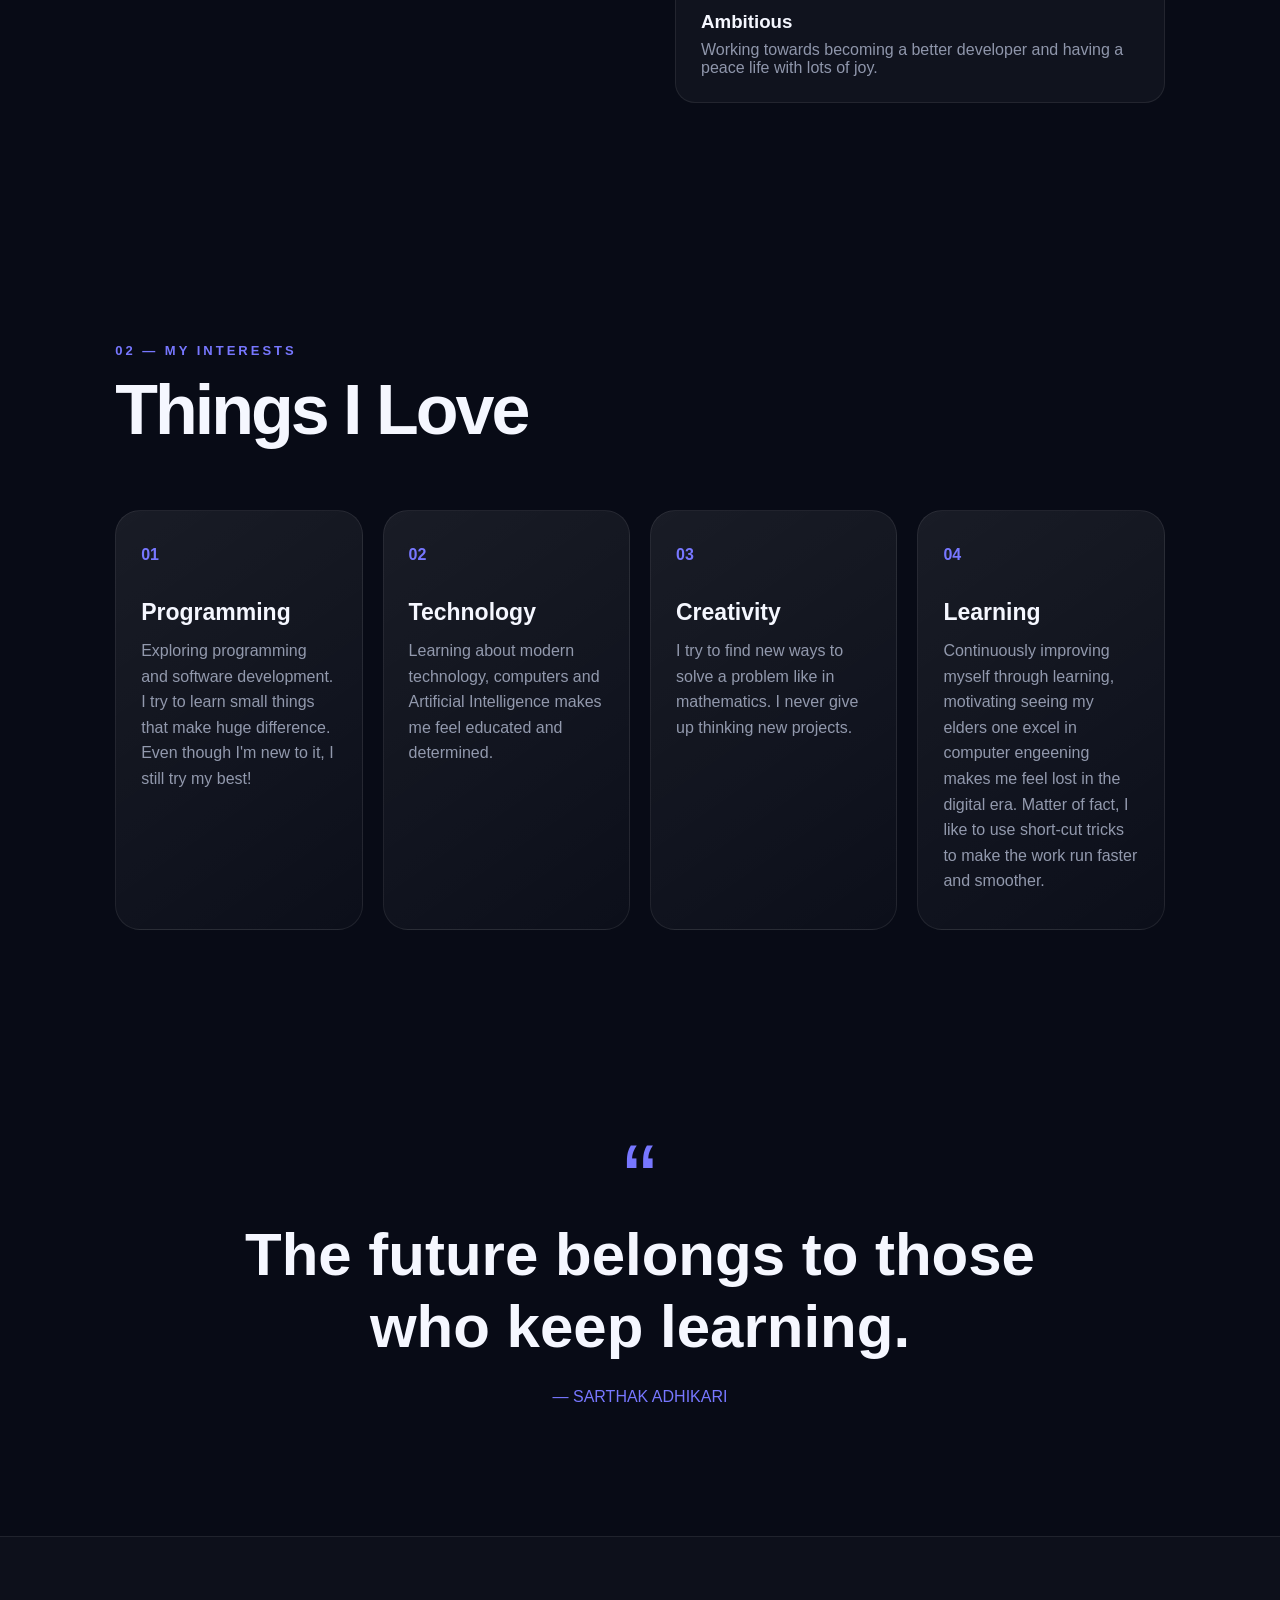
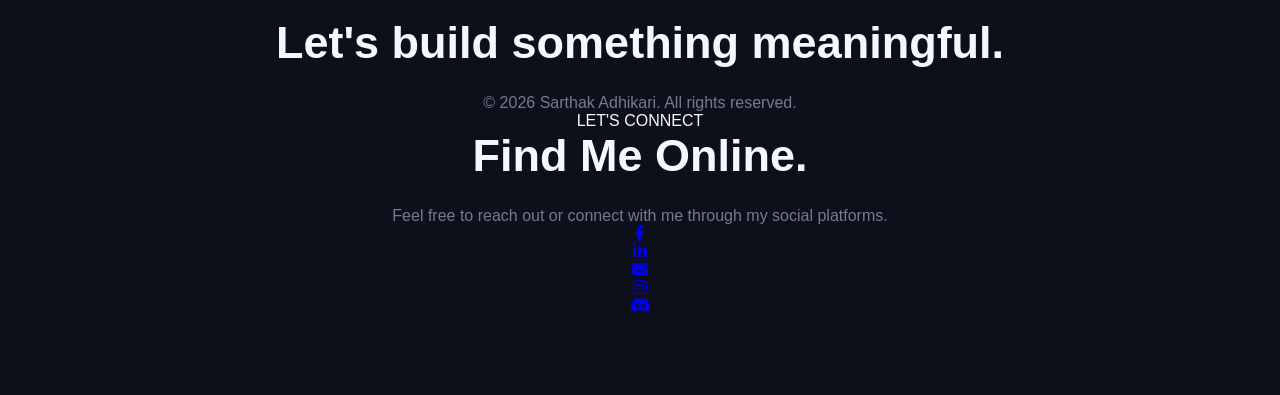
==== commit 3169b154: "photo log" ====
--- a/index.html
+++ b/index.html
@@ -8,7 +8,7 @@
           content="width=device-width, initial-scale=1.0">
 
     <link rel="stylesheet" href="style.css">
-    <link rel="icon" type="image/png" href="logo.png">
+    <link rel="icon" type="image/png" href="Logo_2 (1).png">
     <link
         rel="stylesheet"
         href="https://cdnjs.cloudflare.com/ajax/libs/font-awesome/6.5.2/css/all.min.css"
@@ -30,7 +30,7 @@
     <header class="navbar">
 
         <div class="logo">
-            
+            <span><img src="photo.jpeg" height="50px" width="50px"></span>
         </div>
 
         <nav>
--- a/style.css
+++ b/style.css
@@ -1796,7 +1796,7 @@
    SOCIAL ICON
 ========================================= */
 
-.social-icon {
+.social-icon a{
 
     width: 100px;
 
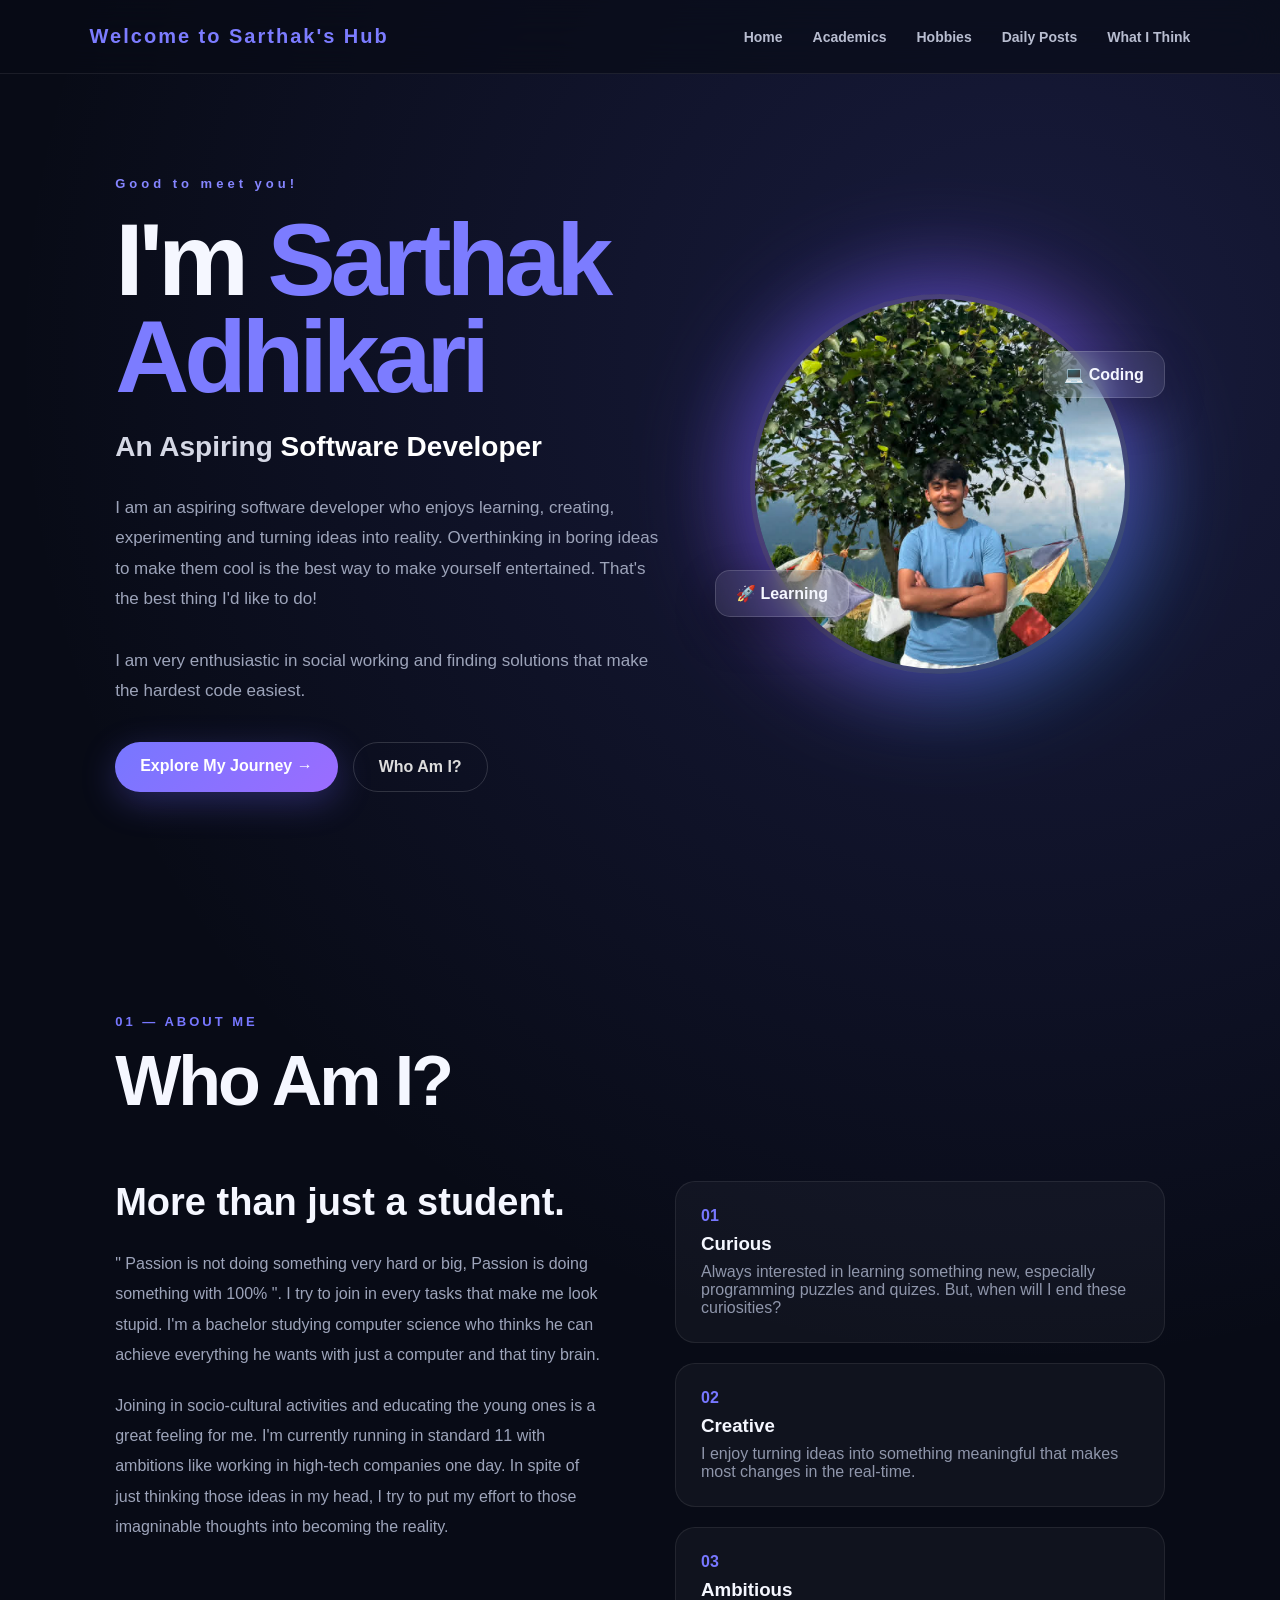
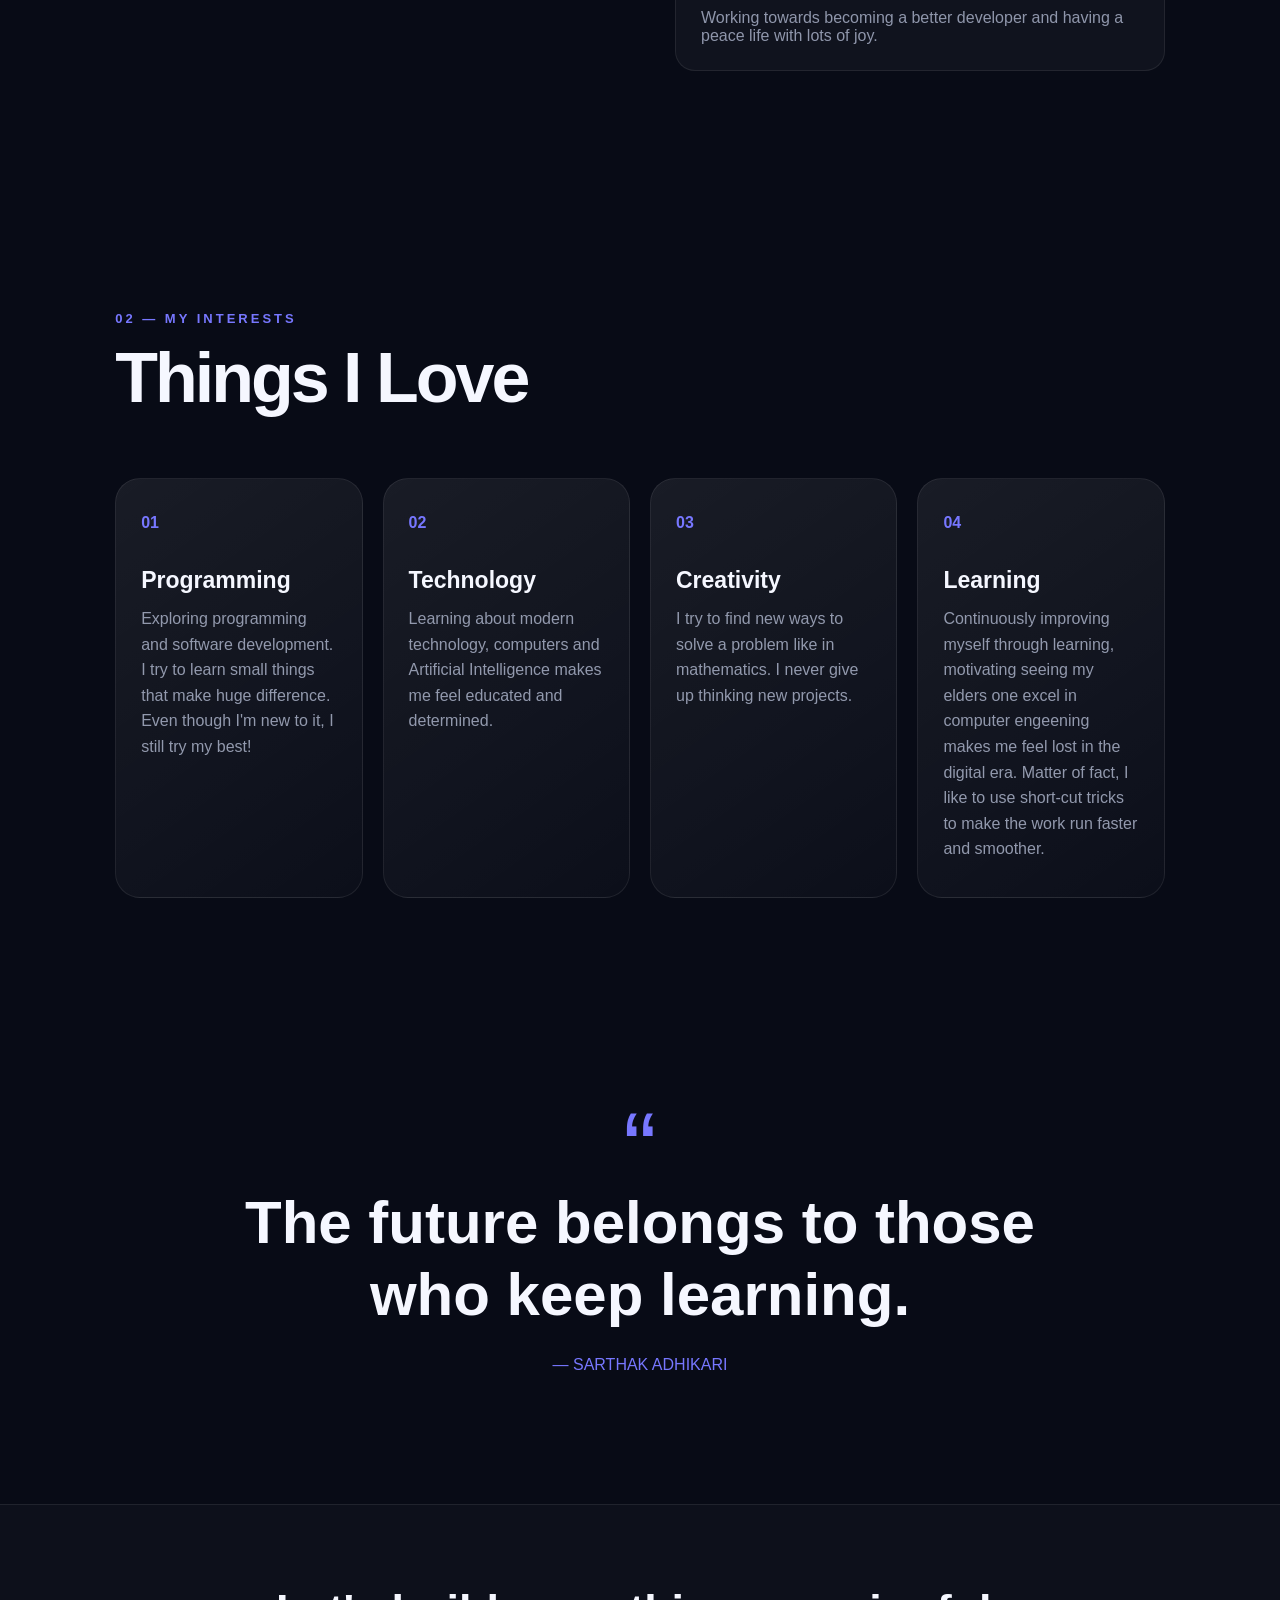
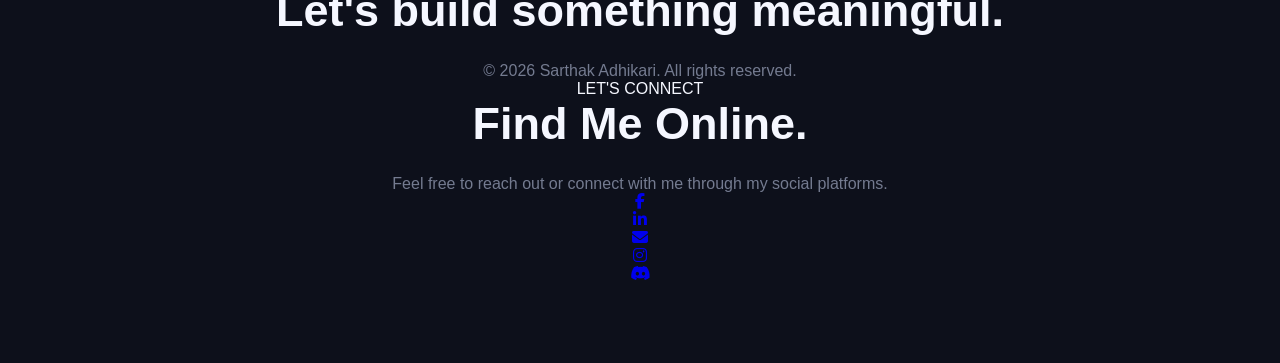
==== commit 9b3873da: "welcome" ====
--- a/index.html
+++ b/index.html
@@ -30,7 +30,7 @@
     <header class="navbar">
 
         <div class="logo">
-            <span><img src="photo.jpeg" height="50px" width="50px"></span>
+            <span> Welcome to Sarthak's Hub</span>
         </div>
 
         <nav>
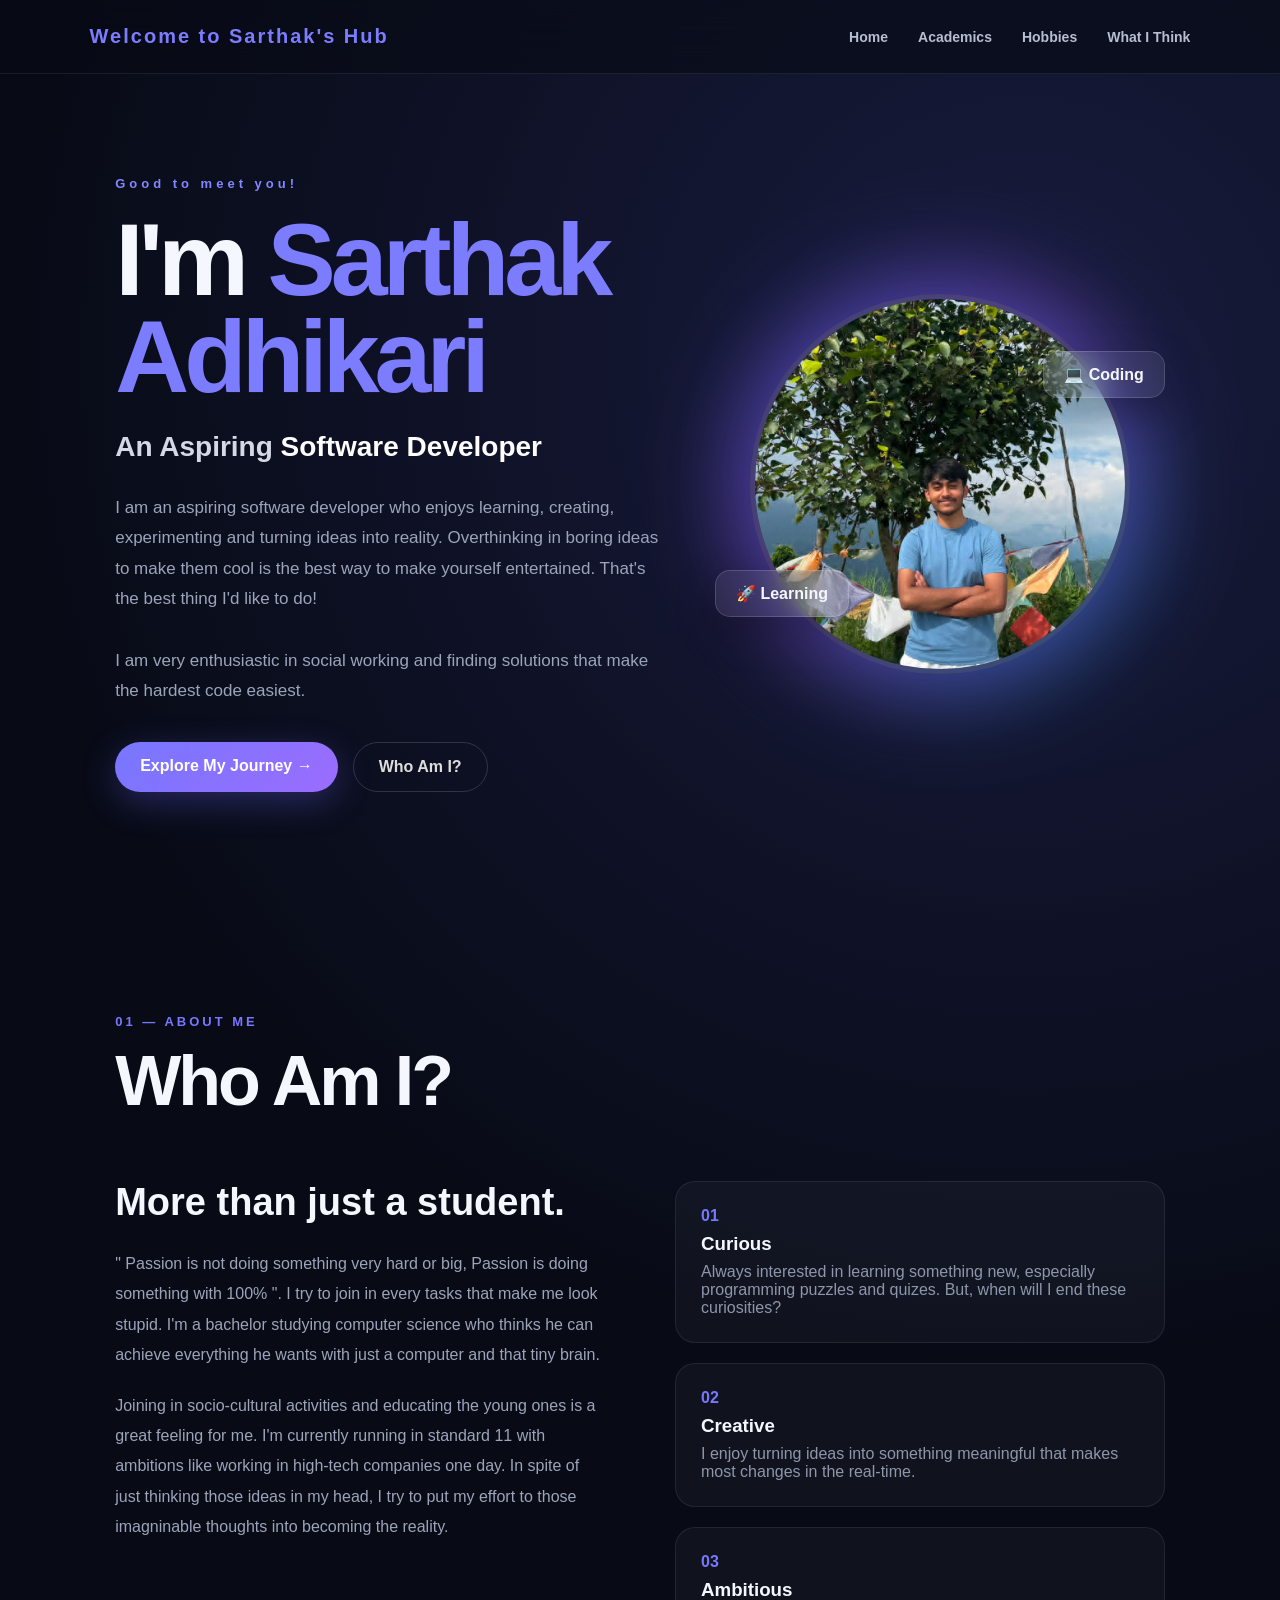
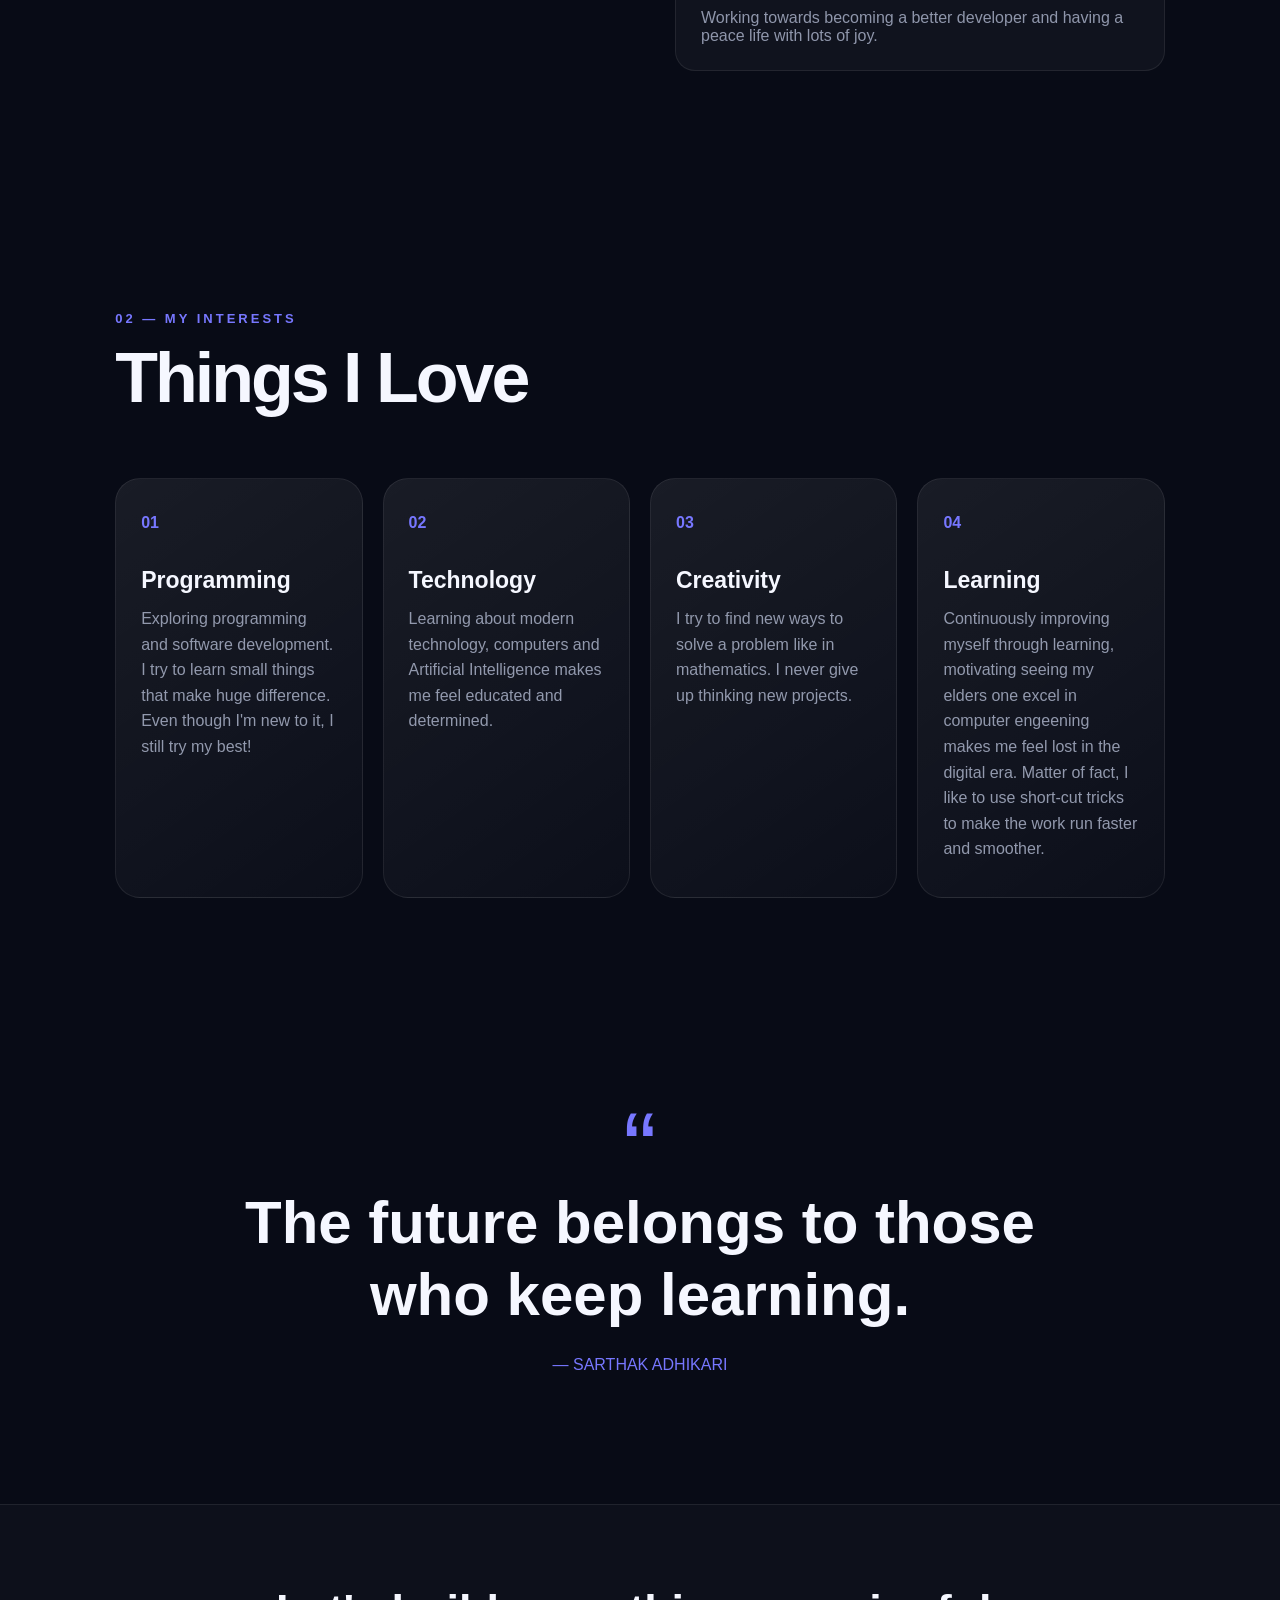
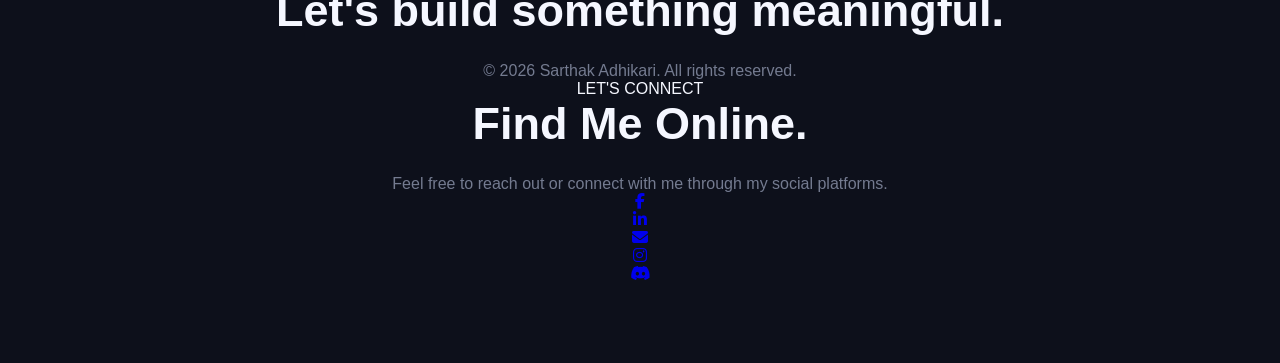
==== commit ef40f29d: "deleting the page" ====
--- a/index.html
+++ b/index.html
@@ -37,7 +37,6 @@
             <a href="index.html">Home</a>
             <a href="academics.html">Academics</a>
             <a href="hobbies.html">Hobbies</a>
-            <a href="posts.html">Daily Posts</a>
             <a href="thoughts.html">What I Think</a> 
         </nav>
 
